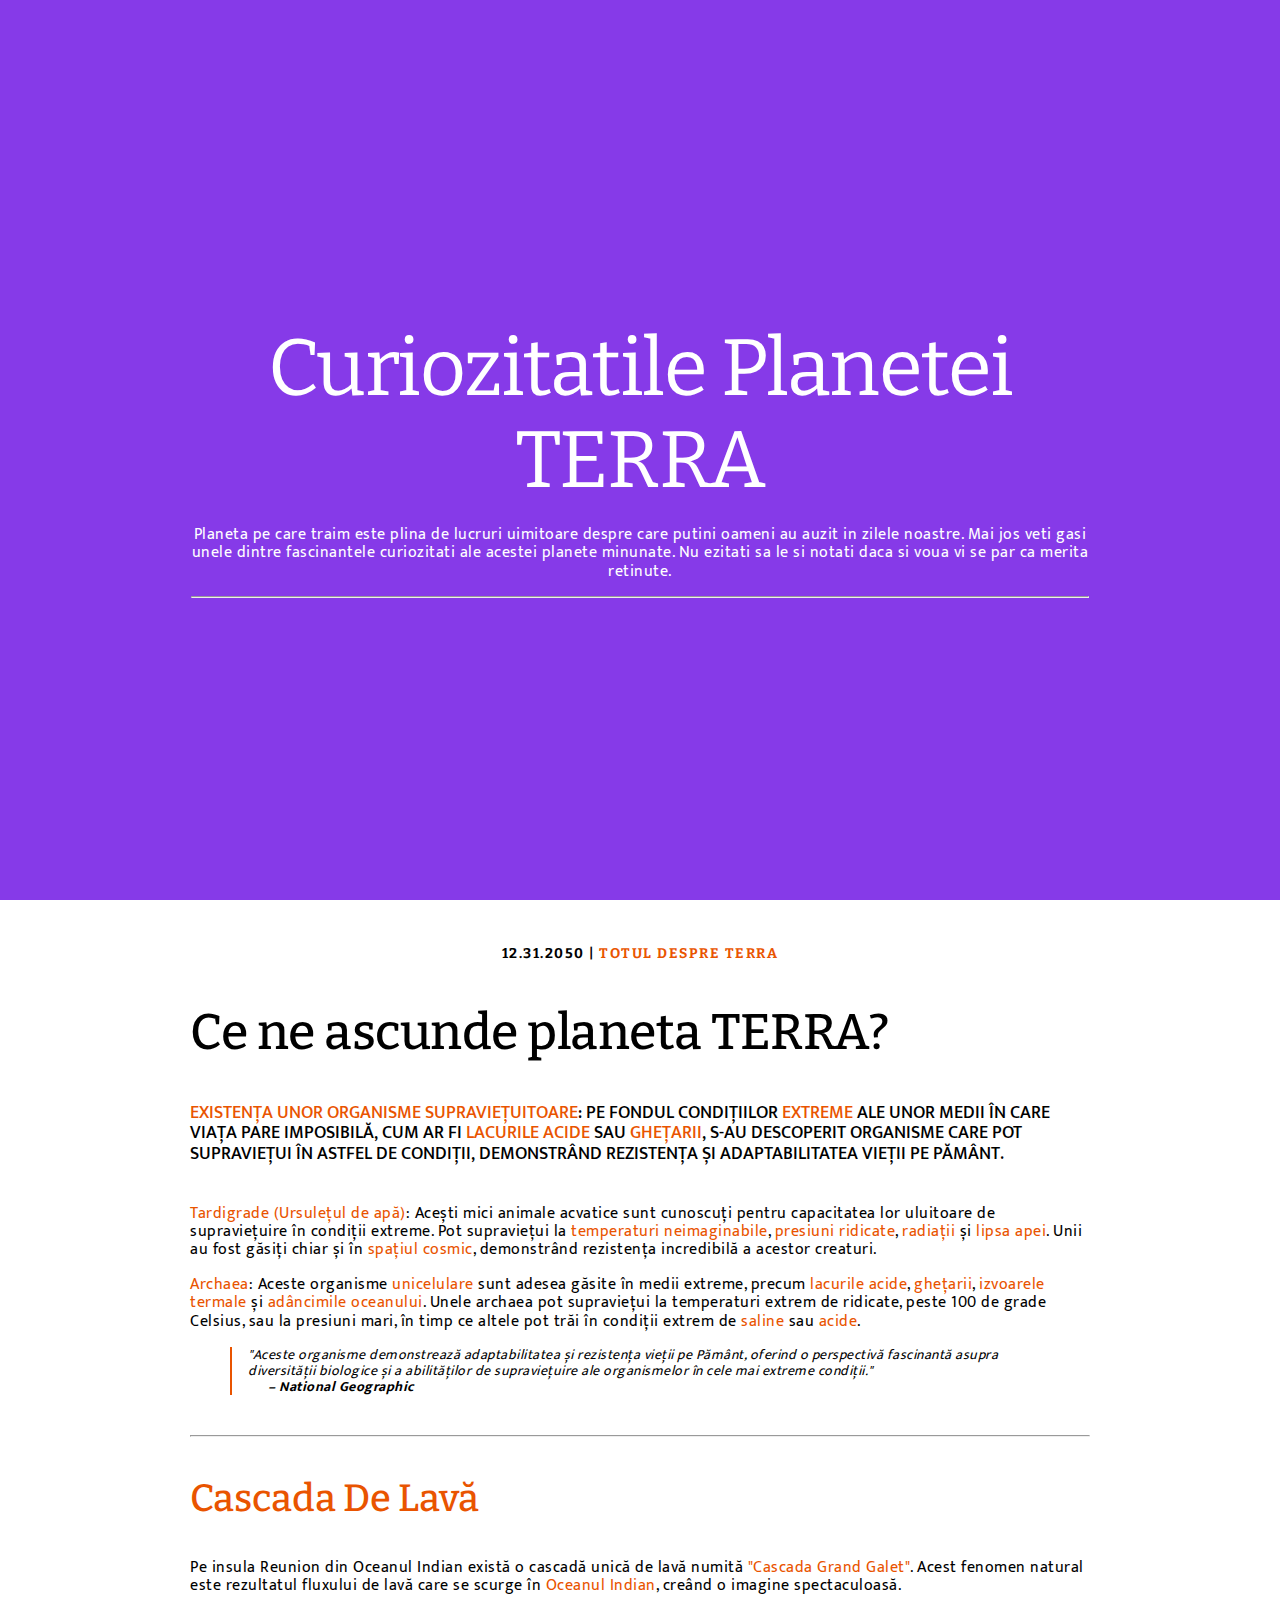
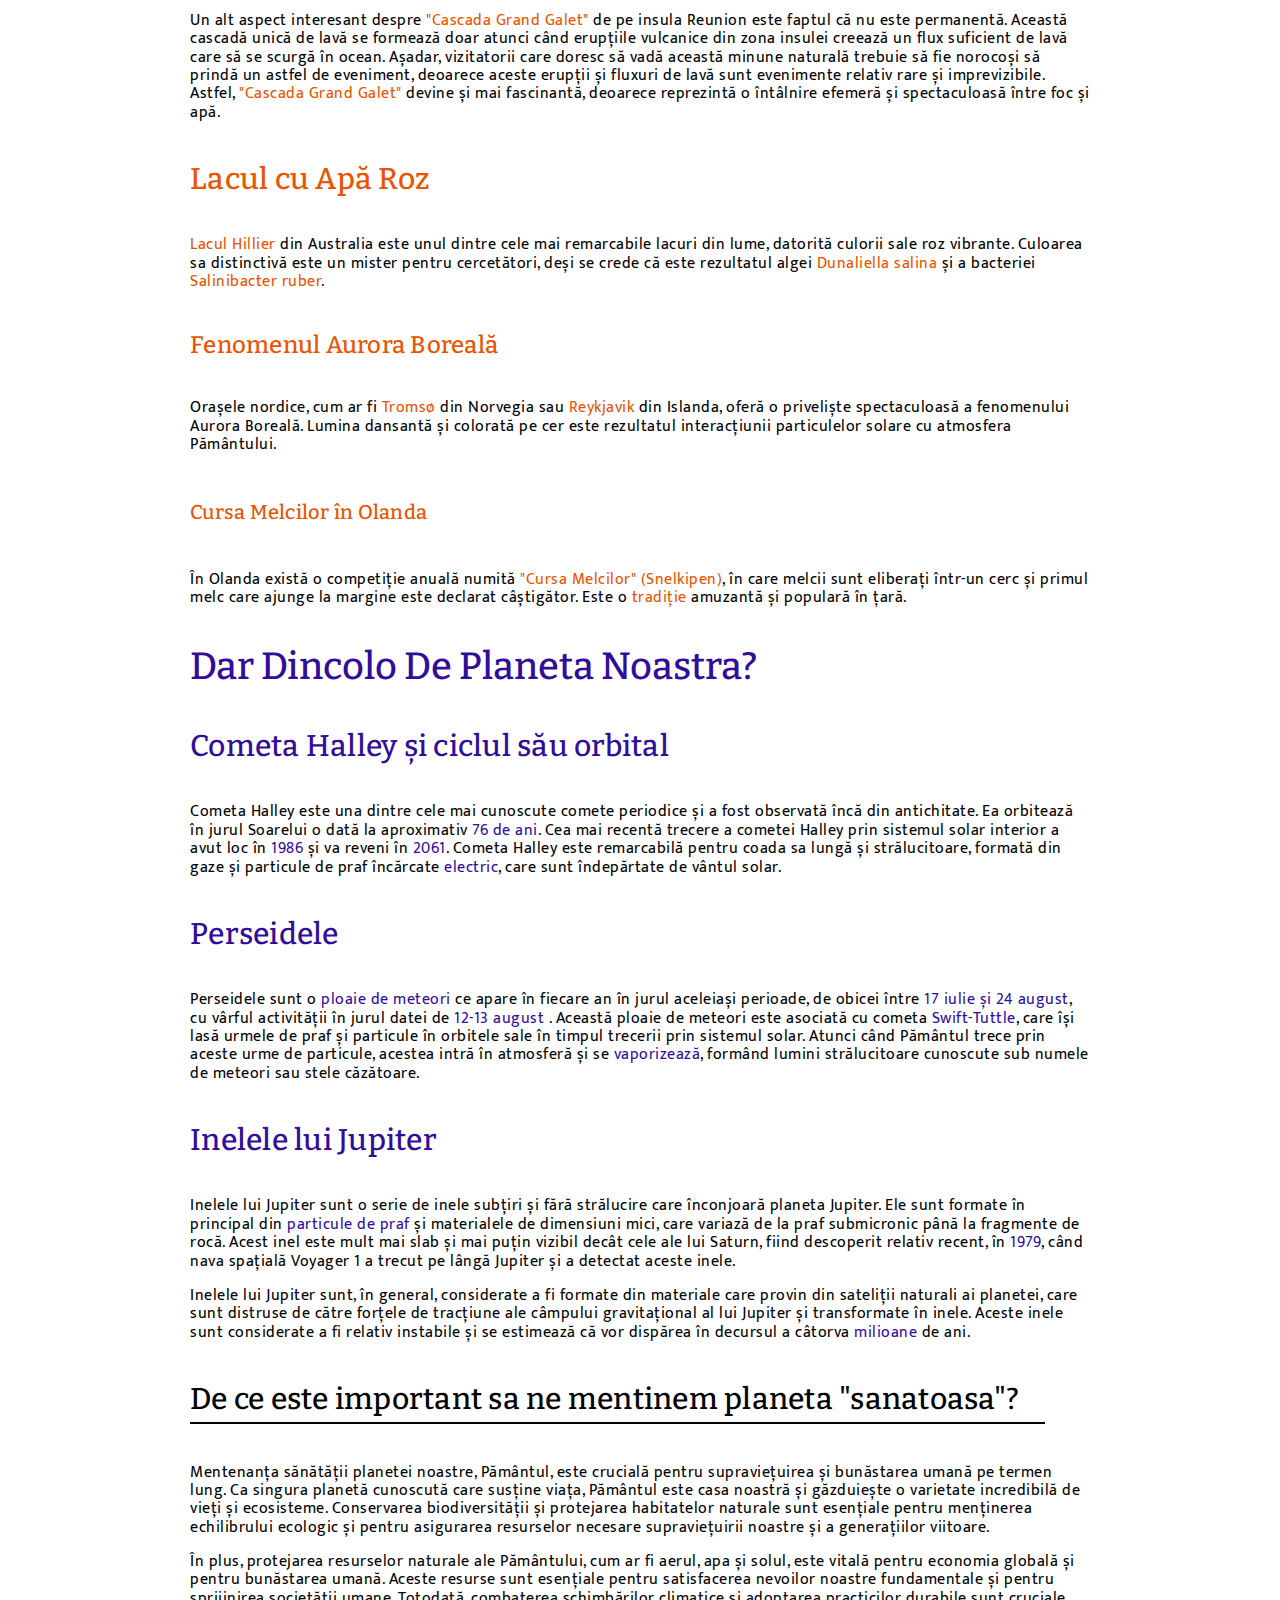
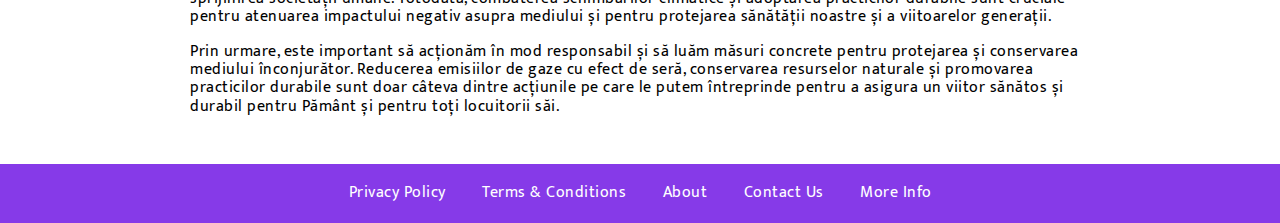
==== index.html @ a7f91fd5 "created blog post" ====
<!DOCTYPE html>
<html lang="en">
<head>
    <meta charset="UTF-8">
    <meta name="viewport" content="width=device-width, initial-scale=1.0">
    <link rel="stylesheet" href="css/index.css">
    <link rel="stylesheet" href="css/normalize.css">
    <link rel="preconnect" href="https://fonts.googleapis.com">
    <link rel="preconnect" href="https://fonts.gstatic.com" crossorigin>
    <link href="https://fonts.googleapis.com/css2?family=Bitter:ital,wght@0,100..900;1,100..900&family=Mukta:wght@200;300;400;500;600;700;800&display=swap" rel="stylesheet">
    <title>Typography Blog Post</title>
</head>
<body>
    <header>
        <h1>Curiozitatile Planetei TERRA</h1>
        <p>Planeta pe care traim este plina de lucruri uimitoare despre care putini oameni 
            au auzit in zilele noastre. Mai jos veti gasi unele dintre fascinantele curiozitati
             ale acestei planete minunate. Nu ezitati sa le si notati daca si voua vi se par ca
              merita retinute.
        </p>
        <hr>
    </header>
    <main>
        <div class="content">
            <p class="info">12.31.2050 | <span>TOTUL DESPRE TERRA</span></p>
            <h2>Ce ne ascunde planeta TERRA?</h2>
            <p class="headline">
                <span>Existența unor Organisme Supraviețuitoare</span>: 
                Pe fondul condițiilor <span>extreme</span> ale unor medii în care viața pare imposibilă, 
                cum ar fi <span>lacurile acide</span> sau <span>ghețarii</span>, s-au descoperit organisme care pot supraviețui 
                în astfel de condiții, demonstrând rezistența și adaptabilitatea vieții pe Pământ.            </p>
            <p>
                <span>Tardigrade (Ursulețul de apă)</span>: Acești mici animale acvatice sunt cunoscuți pentru 
                capacitatea lor uluitoare de supraviețuire în condiții extreme. Pot supraviețui la 
                <span>temperaturi neimaginabile</span>, <span>presiuni ridicate</span>, <span>radiații</span> și <span>lipsa apei</span>. Unii au fost găsiți 
                chiar și în <span>spațiul cosmic</span>, demonstrând rezistența incredibilă a acestor creaturi.
            </p>
            <p>
                <span>Archaea</span>: Aceste organisme <span>unicelulare</span> sunt adesea găsite în medii extreme, precum 
                <span>lacurile acide</span>, <span>ghețarii</span>, <span>izvoarele termale</span> și <span>adâncimile oceanului</span>. Unele archaea
                 pot supraviețui la temperaturi extrem de ridicate, peste 100 de grade Celsius, 
                 sau la presiuni mari, în timp ce altele pot trăi în condiții extrem de <span>saline</span> 
                 sau <span>acide</span>.
            </p>
            <blockquote class="quote">"Aceste organisme demonstrează adaptabilitatea și rezistența vieții pe Pământ, oferind o perspectivă fascinantă asupra diversității biologice și a abilităților de supraviețuire ale organismelor în cele mai extreme condiții."
                <cite>– National Geographic</cite></blockquote>
            <hr>
            <h3><span>Cascada de Lavă</span></h3>
            <p>Pe insula Reunion din Oceanul Indian există o cascadă unică de lavă numită 
                <span>"Cascada Grand Galet"</span>. Acest fenomen natural este rezultatul fluxului de lavă 
                care se scurge în <span>Oceanul Indian</span>, creând o imagine spectaculoasă.</p>
            <p>Un alt aspect interesant despre <span>"Cascada Grand Galet"</span> de pe insula Reunion este faptul 
                că nu este permanentă. Această cascadă unică de lavă se formează doar atunci când 
                erupțiile vulcanice din zona insulei creează un flux suficient de lavă care să se 
                scurgă în ocean. Așadar, vizitatorii care doresc să vadă această minune naturală 
                trebuie să fie norocoși să prindă un astfel de eveniment, deoarece aceste erupții 
                și fluxuri de lavă sunt evenimente relativ rare și imprevizibile. Astfel,
                 <span>"Cascada Grand Galet"</span> devine și mai fascinantă, deoarece reprezintă o întâlnire 
                 efemeră și spectaculoasă între foc și apă.
            </p>
            <h4><span>Lacul cu Apă Roz</span></h4>
            <p><span>Lacul Hillier</span> din Australia este unul dintre cele mai remarcabile lacuri din lume, 
                datorită culorii sale roz vibrante. Culoarea sa distinctivă este un mister pentru 
                cercetători, deși se crede că este rezultatul algei <span>Dunaliella salina</span> și a bacteriei 
                <span>Salinibacter ruber</span>.</p>
            <h5><span>Fenomenul Aurora Boreală</span></h5>
            <p>Orașele nordice, cum ar fi <span>Tromsø</span> din Norvegia sau <span>Reykjavik</span> din Islanda, oferă o 
                priveliște spectaculoasă a fenomenului Aurora Boreală. Lumina dansantă și colorată 
                pe cer este rezultatul interacțiunii particulelor solare cu atmosfera Pământului.</p>
            <h6><span>Cursa Melcilor în Olanda</span></h6>
            <p>În Olanda există o competiție anuală numită <span>"Cursa Melcilor" (Snelkipen)</span>, în care melcii
                 sunt eliberați într-un cerc și primul melc care ajunge la margine este declarat 
                 câștigător. Este o <span>tradiție</span> amuzantă și populară în țară.</p>
            <h3><span class="cosmos">Dar dincolo de planeta noastra?</span></h3>
            <h4><span class="cosmos">Cometa Halley și ciclul său orbital</span></h4>
            <p>Cometa Halley este una dintre cele mai cunoscute comete periodice și a fost observată 
                încă din antichitate. Ea orbitează în jurul Soarelui o dată la aproximativ <span class="cosmos">76 de ani</span>. 
                Cea mai recentă trecere a cometei Halley prin sistemul solar interior a avut loc în 
                <span class="cosmos">1986</span> și va reveni în <span class="cosmos">2061</span>. Cometa Halley este remarcabilă pentru coada sa lungă și 
                strălucitoare, formată din gaze și particule de praf încărcate <span class="cosmos">electric</span>, care sunt 
                îndepărtate de vântul solar.
            </p>
            <h4><span class="cosmos">Perseidele</span></h4>
            <p>Perseidele sunt o <span class="cosmos">ploaie de meteori</span> ce apare în fiecare an în jurul aceleiași perioade, 
                de obicei între <span class="cosmos">17 iulie și 24 august</span>, cu vârful activității în jurul datei de <span class="cosmos">
                    12-13
                    august
                </span>. Această ploaie de meteori este asociată cu cometa <span class="cosmos">Swift-Tuttle</span>, care își lasă
                 urmele de praf și particule în orbitele sale în timpul trecerii prin sistemul solar. 
                 Atunci când Pământul trece prin aceste urme de particule, acestea intră în atmosferă 
                 și se <span class="cosmos">vaporizează</span>, formând lumini strălucitoare cunoscute sub numele de meteori sau 
                 stele căzătoare.
            </p>
            <h4><span class="cosmos">Inelele lui Jupiter</span>
            </h4>
            <p>
                Inelele lui Jupiter sunt o serie de inele subțiri și fără strălucire care înconjoară 
                planeta Jupiter. Ele sunt formate în principal din <span class="cosmos">particule de praf</span> și materialele de 
                dimensiuni mici, care variază de la praf submicronic până la fragmente de rocă. Acest 
                inel este mult mai slab și mai puțin vizibil decât cele ale lui Saturn, fiind descoperit 
                relativ recent, în <span class="cosmos">1979</span>, când nava spațială Voyager 1 a trecut pe lângă Jupiter și a 
                detectat aceste inele.</p>
            <p>Inelele lui Jupiter sunt, în general, considerate a fi formate din materiale care provin din sateliții naturali ai planetei, care sunt distruse de către forțele de tracțiune ale câmpului gravitațional al lui Jupiter și transformate în inele. Aceste inele sunt considerate a fi relativ instabile și se estimează că vor dispărea în decursul a câtorva <span class="cosmos">milioane</span> de ani.</p>
            <h4 class="reason">De ce este important sa ne mentinem planeta "sanatoasa"?</h4>
            <p>Mentenanța sănătății planetei noastre, Pământul, este crucială pentru supraviețuirea 
                și bunăstarea umană pe termen lung. Ca singura planetă cunoscută care susține viața, 
                Pământul este casa noastră și găzduiește o varietate incredibilă de vieți și ecosisteme. 
                Conservarea biodiversității și protejarea habitatelor naturale sunt esențiale pentru 
                menținerea echilibrului ecologic și pentru asigurarea resurselor necesare supraviețuirii 
                noastre și a generațiilor viitoare.</p>
            <p>În plus, protejarea resurselor naturale ale Pământului, cum ar fi aerul, apa și solul, 
                este vitală pentru economia globală și pentru bunăstarea umană. Aceste resurse sunt 
                esențiale pentru satisfacerea nevoilor noastre fundamentale și pentru sprijinirea 
                societății umane. Totodată, combaterea schimbărilor climatice și adoptarea practicilor 
                durabile sunt cruciale pentru atenuarea impactului negativ asupra mediului și pentru 
                protejarea sănătății noastre și a viitoarelor generații.
            </p>
            <p>Prin urmare, este important să acționăm în mod responsabil și să luăm măsuri 
                concrete pentru protejarea și conservarea mediului înconjurător. Reducerea emisiilor 
                de gaze cu efect de seră, conservarea resurselor naturale și promovarea practicilor 
                durabile sunt doar câteva dintre acțiunile pe care le putem întreprinde pentru a asigura 
                un viitor sănătos și durabil pentru Pământ și pentru toți locuitorii săi.
            </p>
        </div>
    </main>
    <footer>
        <ul>
            <li><a href="#policy">Privacy Policy </a></li>
            <li><a href="#terms">Terms & Conditions </a></li>
            <li><a href="#about">About </a></li>
            <li><a href="#contact">Contact Us </a></li>
            <li><a href="#info">More Info</a></li>
        </ul>
    </footer>
</body>
</html>
---- css/index.css ----
body {
    font-family: Mukta, sans-serif;
    font-size: 16px;
    margin: 0;
    padding: 0;
    letter-spacing: 0.5px;
}

.content {
    max-width: 900px;
    margin: 0 auto;
    padding: 32px;
}

.content h3 {
    text-transform: capitalize;
}

h1, h2, h3, h4, h5, h6 {
    font-family: Bitter, sans-serif;
    font-weight: 500;
}

h1 {
    font-size: 80px;
    letter-spacing: -1.5px;
    font-weight: 400;
    margin: 0;
}

h2 {
    font-size: 50px;
    letter-spacing: -0.5px;
}

h3 {
    font-size: 38px;
    letter-spacing: 0px;
}

h4 {
    font-size: 30px;
    letter-spacing: 0.25px;
}

h5 {
    font-size: 24px;
    letter-spacing: 0.25px;
}

h6 {
    font-size: 20px;
    letter-spacing: 0.25px;
}

.info {
    text-align: center;
    text-transform: uppercase;
    font-family: Bitter, serif;
    font-weight: bold;
    font-size: 14px;
    letter-spacing: 1.5px;
}

.info span {
    color: #e95400;
}

.headline {
    font-weight: 500;
    letter-spacing: 0px;
    text-transform: uppercase;
    margin: 40px 0;
    font-size: 18px;
}

.quote {
    font-style: italic;
    font-size: 14px;
    border-left: 2px solid #e95400;
    padding-left: 16px;
}

.quote cite {
    display: block;
    font-weight: bold;
    margin-left: 20px;
}

hr {
    margin: 40px 0;
}

span {
    color: #e95400;
}

footer {
    background-color: #863ae8;
}

footer ul {
    list-style: none;
    margin: 0 auto; 
    width: 100%;
    max-width: 900px;
    text-align: center;
    padding: 20px 0;
}

footer ul li {
    display: inline;
    padding: 0 16px;
}

footer ul li a {
    text-decoration: none;
    color: white;
}

footer ul li a:hover {
    text-decoration: underline;
}

header {
    background-color: #863ae8;
    color: white;
    height: 100vh;
    text-align: center;
    display: flex;
    flex-direction: column;
    align-items: center;
    justify-content: center;
}

header h1 {
    font-size: 80px;
    width: 75%;
    max-width: 900px;
    margin: 20px 0 0 0;
}

header p {
    width: 75%;
    max-width: 900px;
    margin: 20px 0 0 0;
}

header hr {
    width: 70%;
    margin: 15px 0 0 0;
}

.cosmos {
    color: rgb(49, 13, 154);
}

.reason {
    border-bottom: 2px solid black;
    padding-bottom: 5px;
    width: 95%;
    max-width: 9000px;
}
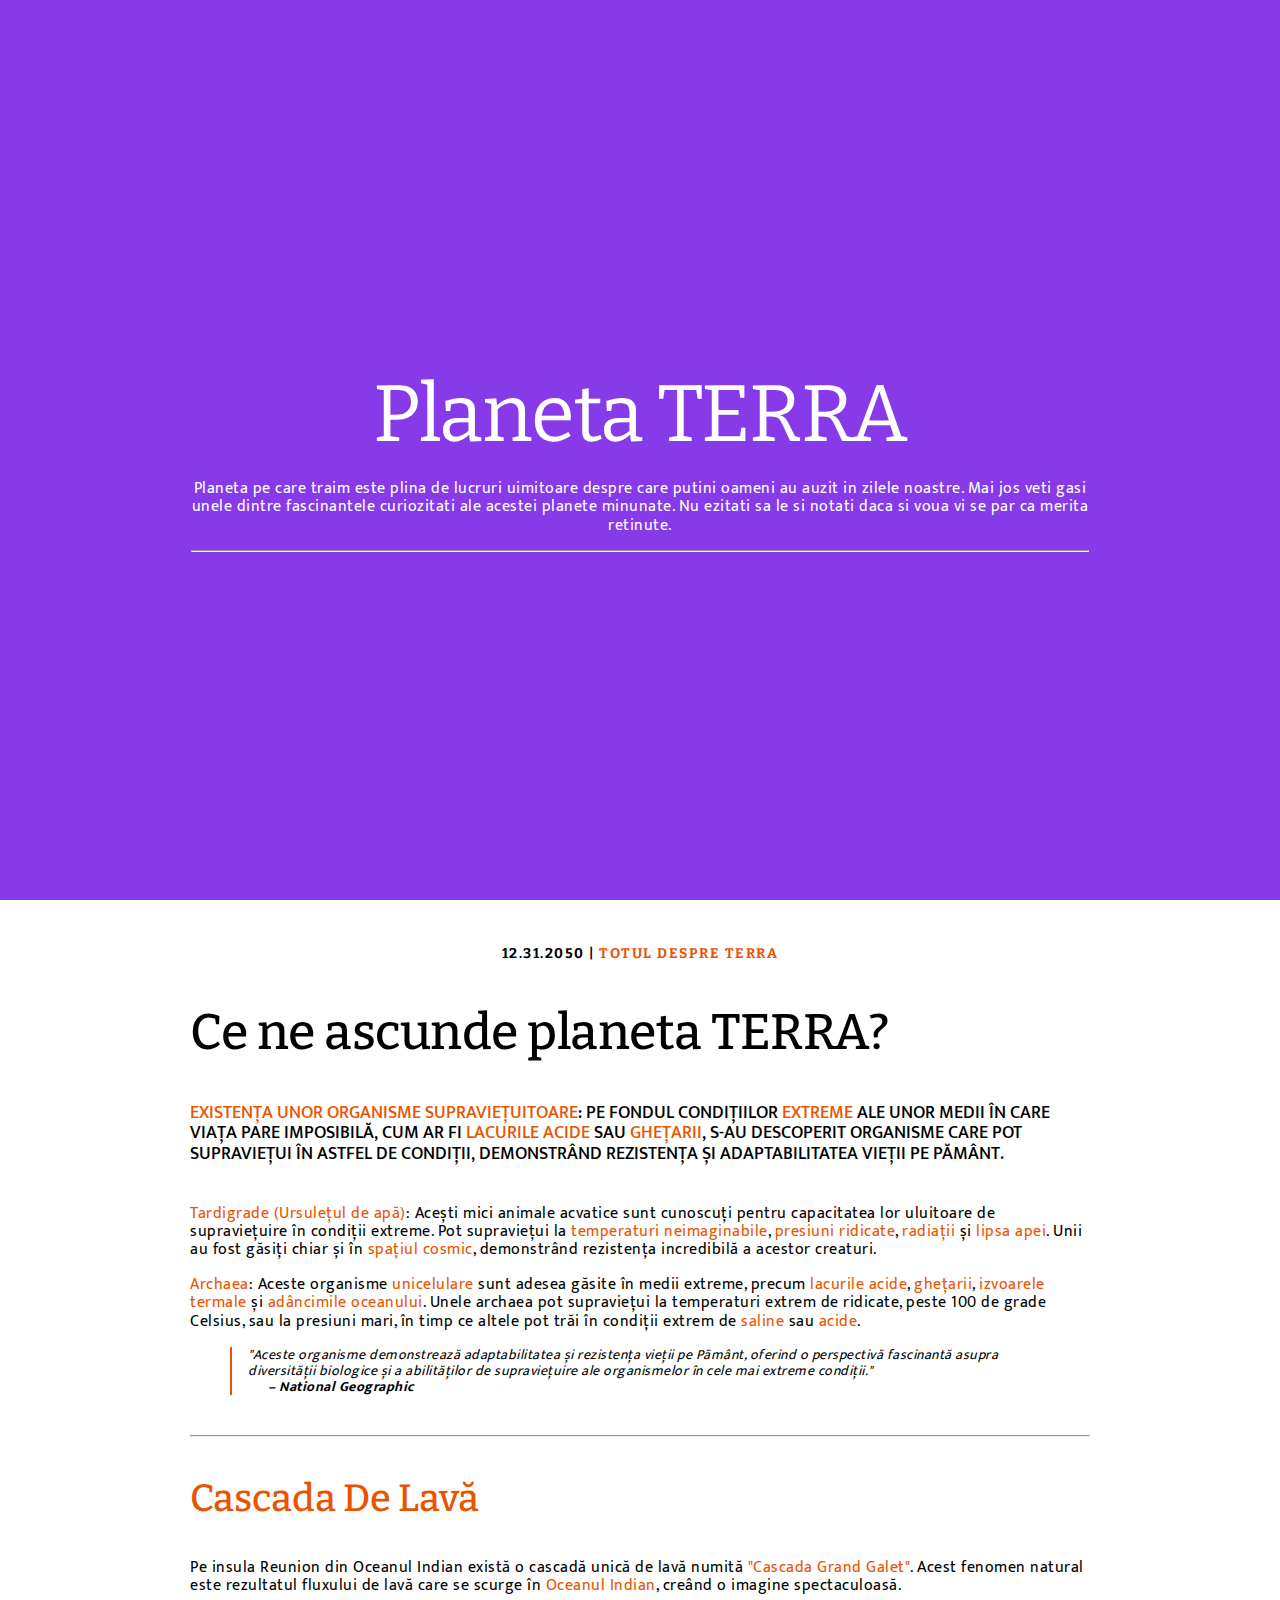
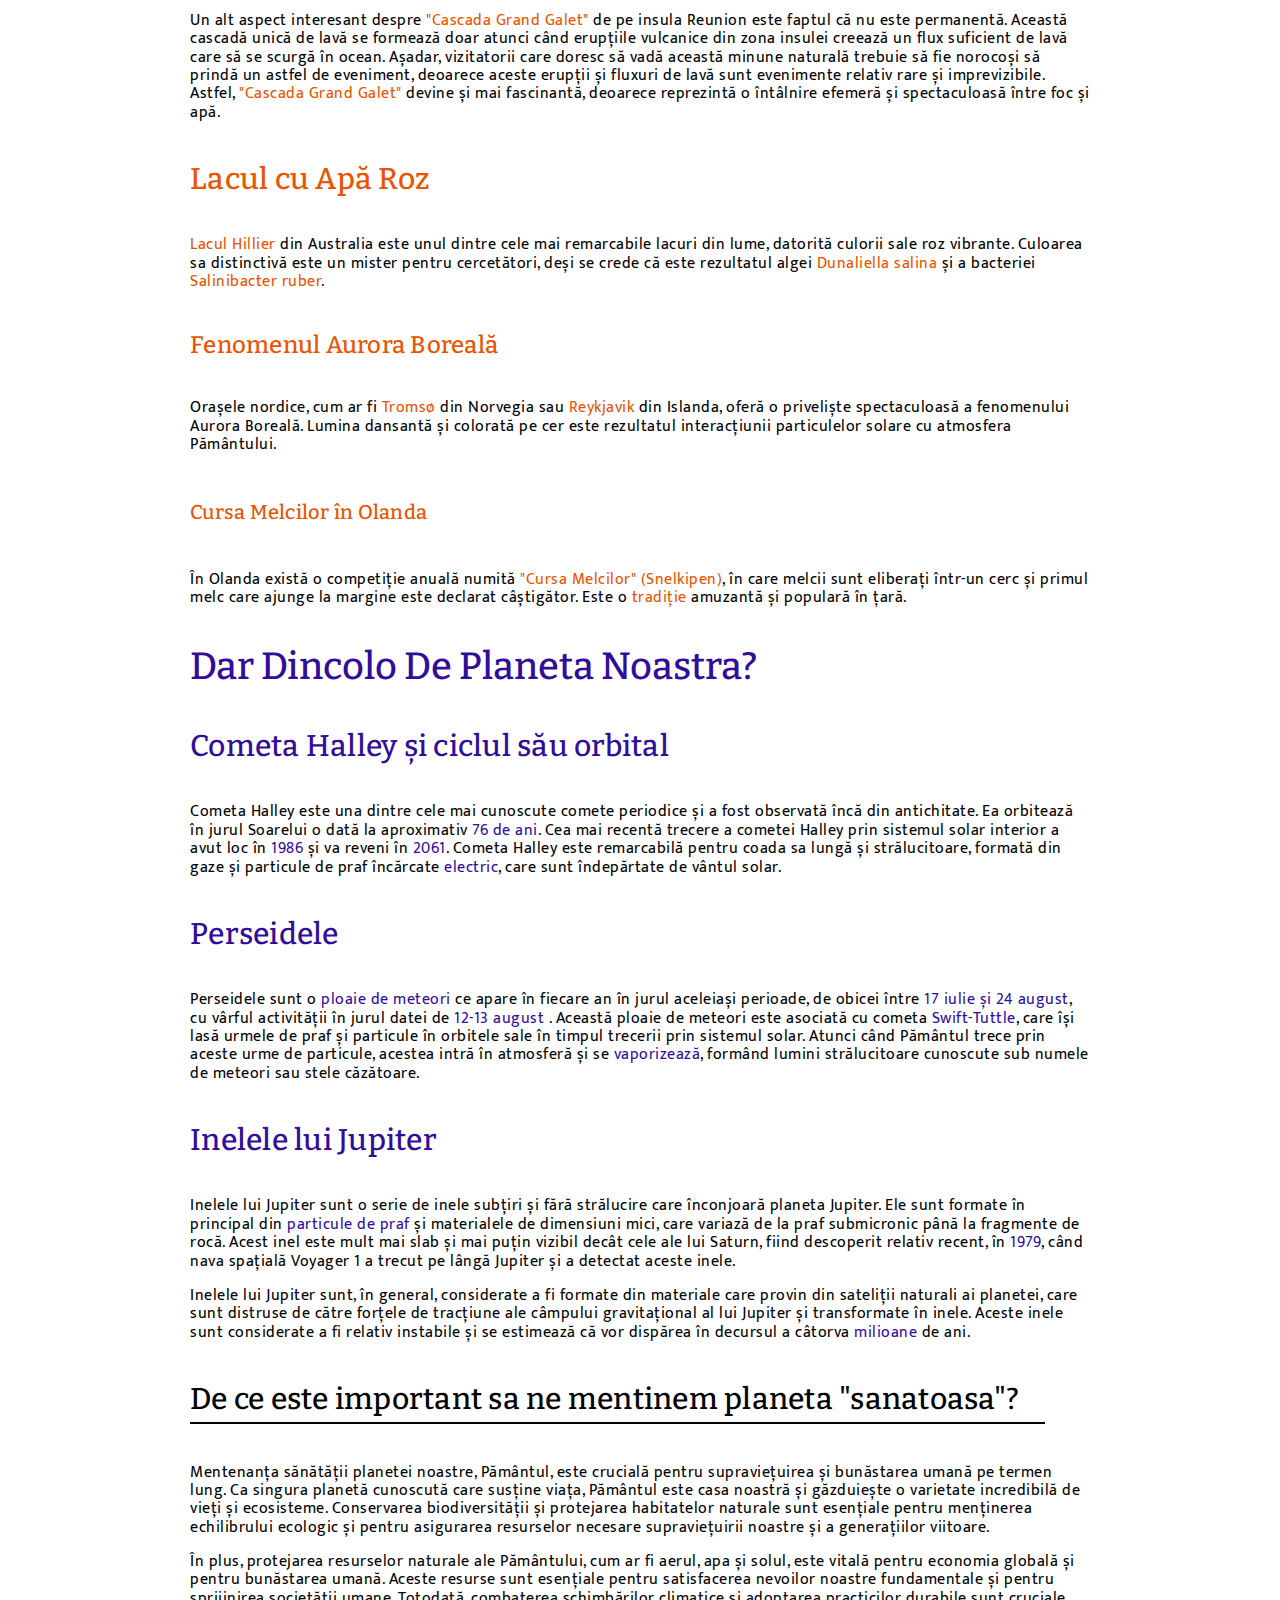
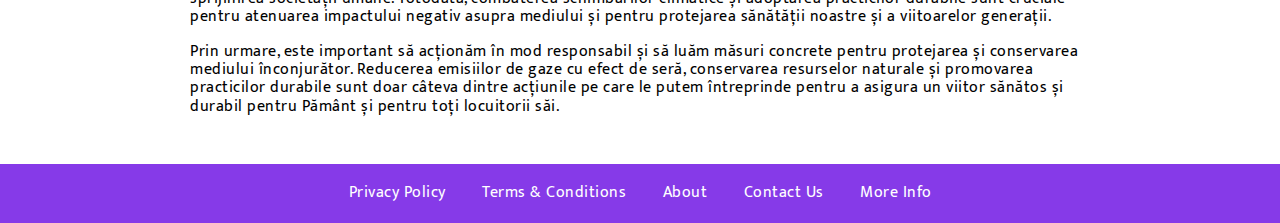
==== commit 603188bb: "corrected" ====
--- a/index.html
+++ b/index.html
@@ -12,7 +12,7 @@
 </head>
 <body>
     <header>
-        <h1>Curiozitatile Planetei TERRA</h1>
+        <h1>Planeta TERRA</h1>
         <p>Planeta pe care traim este plina de lucruri uimitoare despre care putini oameni 
             au auzit in zilele noastre. Mai jos veti gasi unele dintre fascinantele curiozitati
              ale acestei planete minunate. Nu ezitati sa le si notati daca si voua vi se par ca
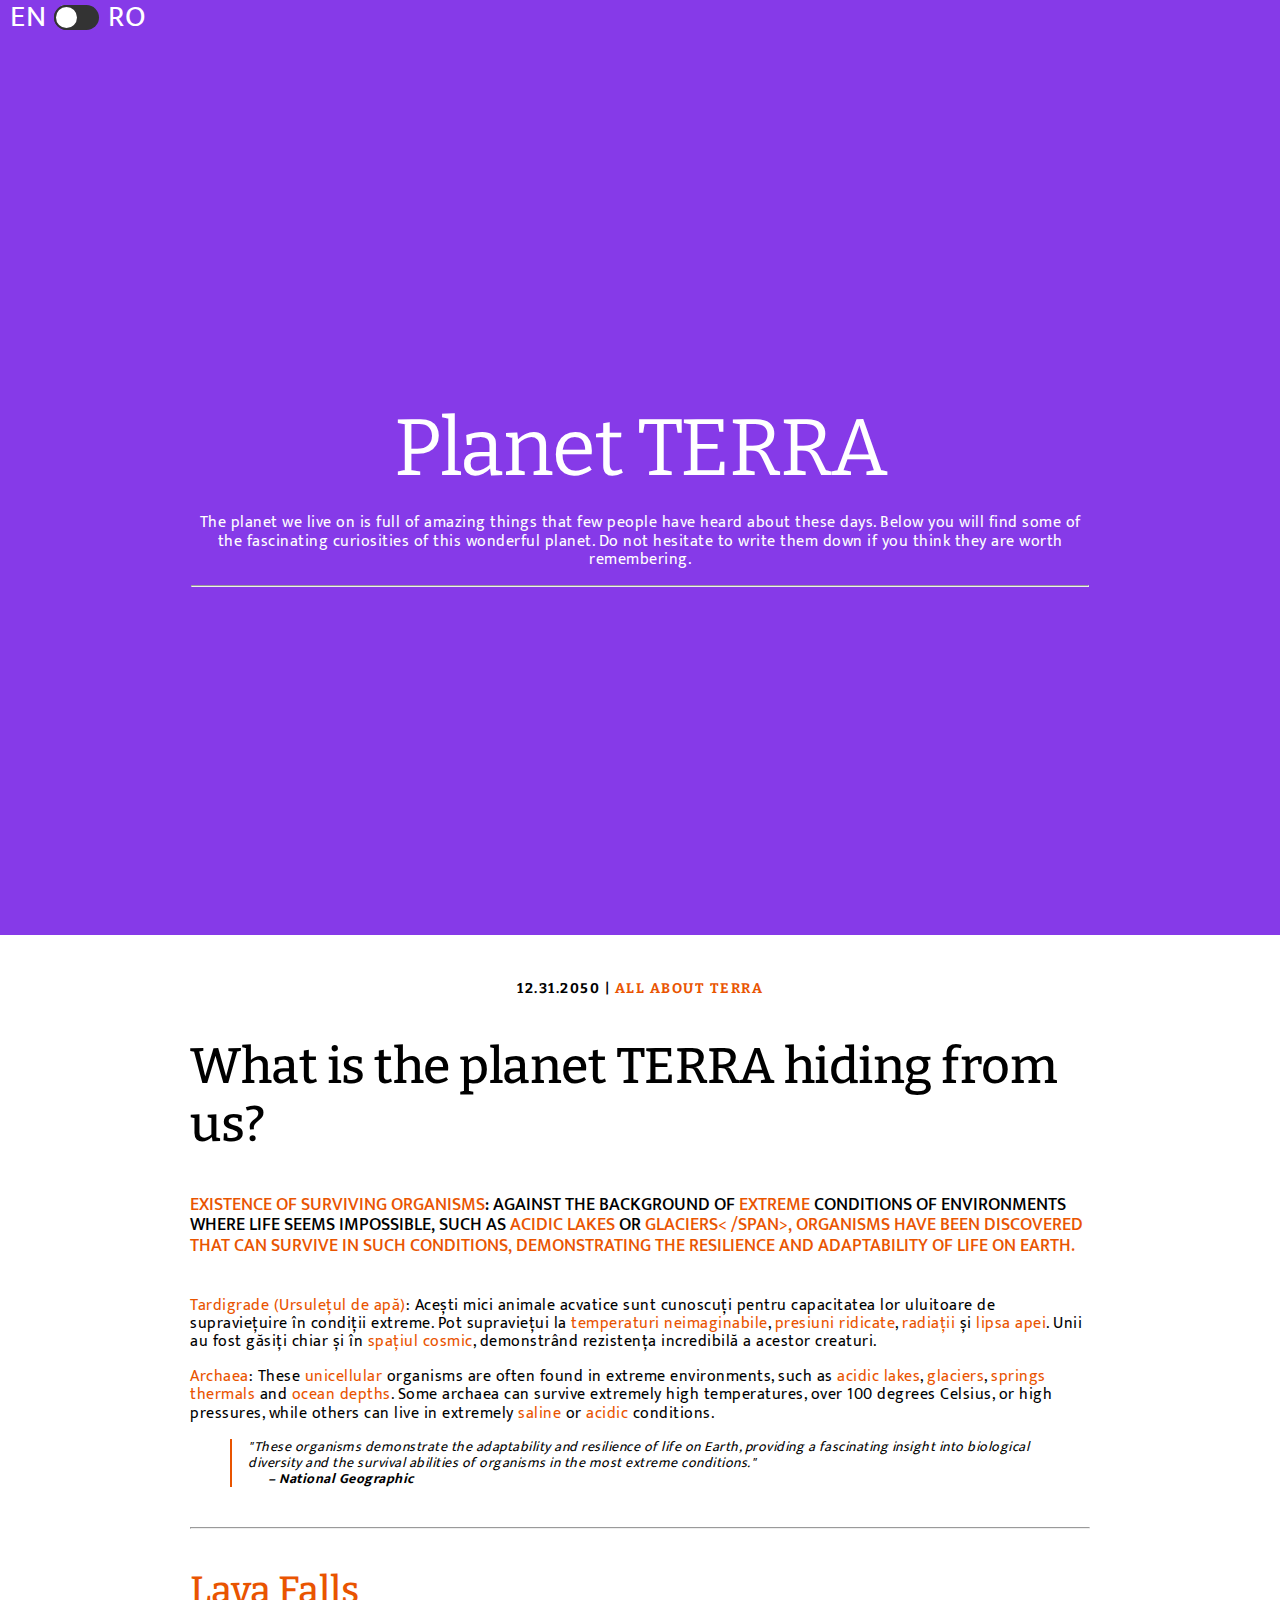
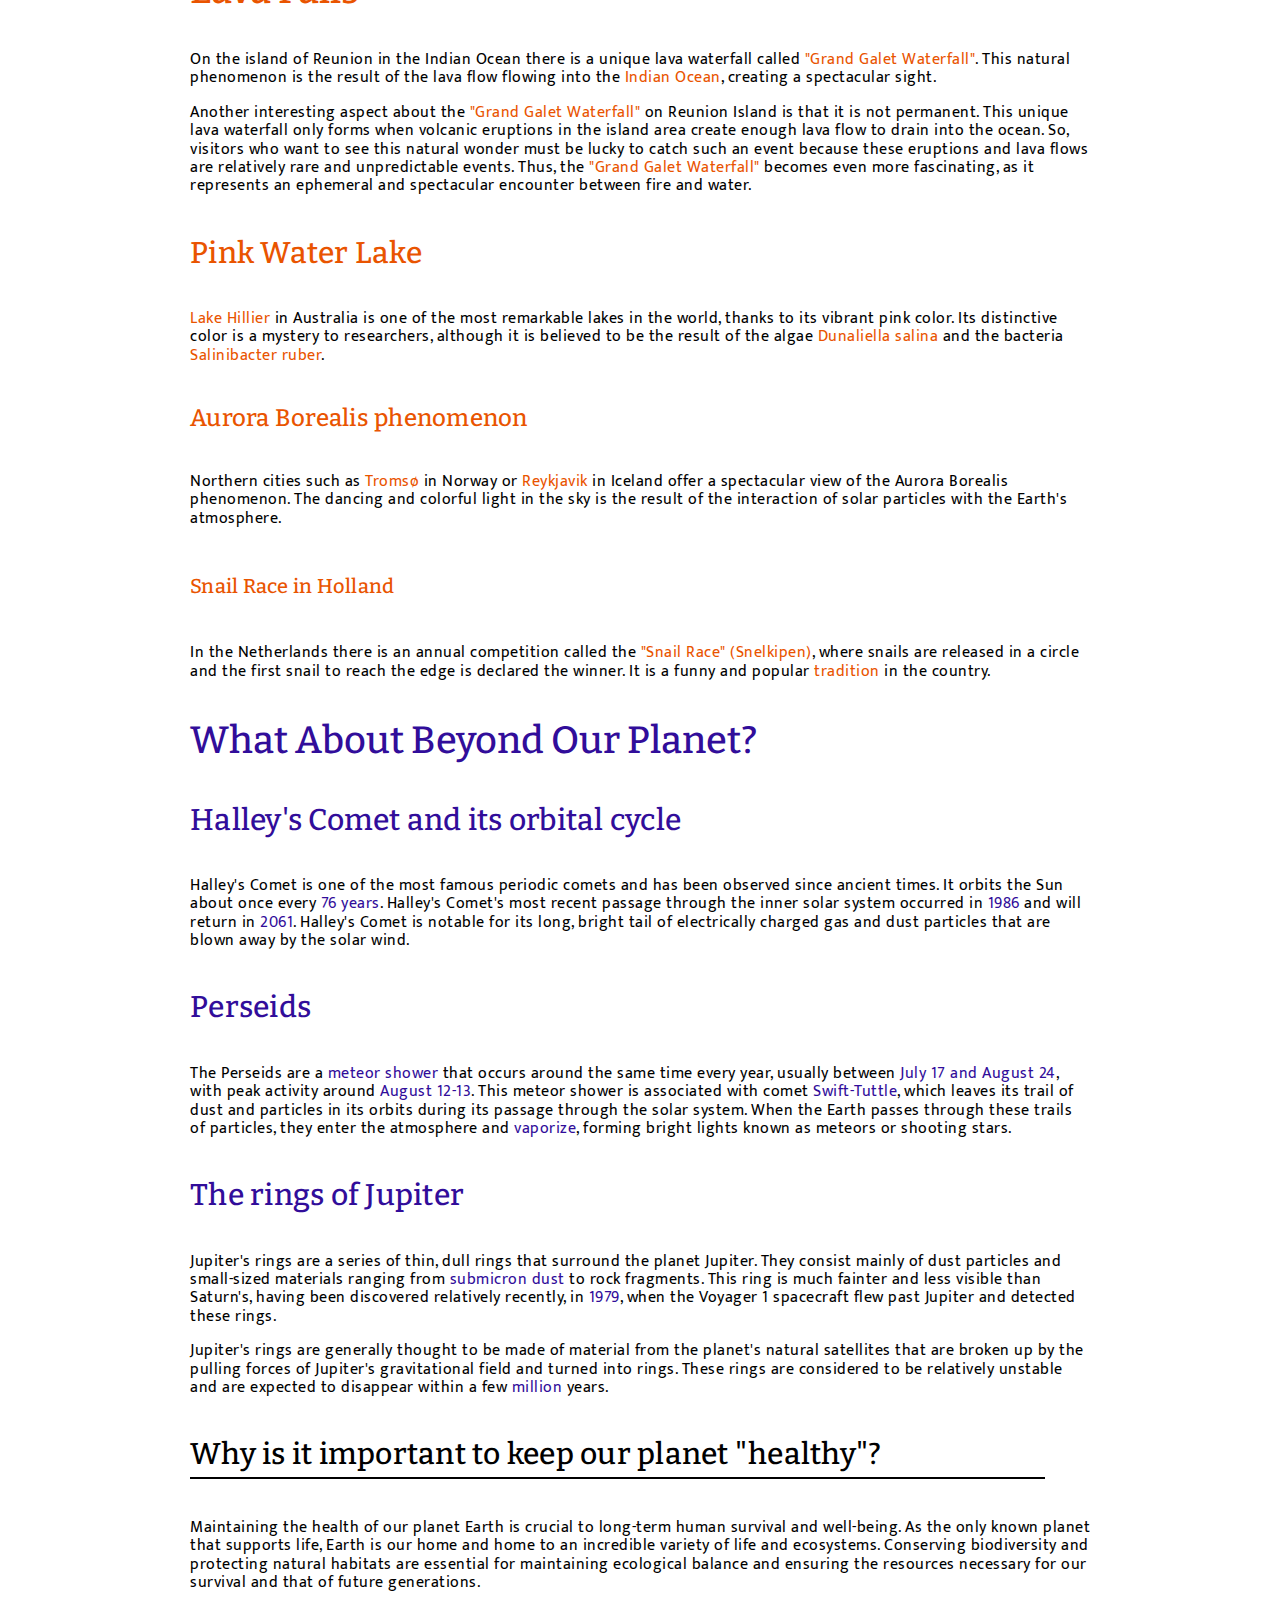
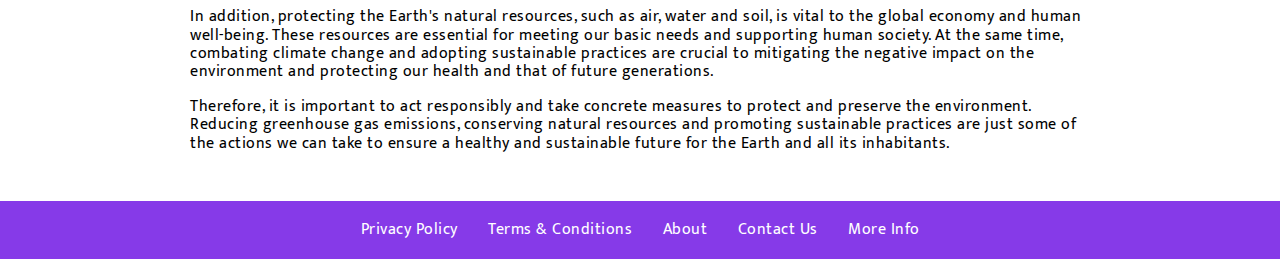
==== commit 95f94f84: "added toggle button." ====
--- a/index.html
+++ b/index.html
@@ -8,121 +8,260 @@
     <link rel="preconnect" href="https://fonts.googleapis.com">
     <link rel="preconnect" href="https://fonts.gstatic.com" crossorigin>
     <link href="https://fonts.googleapis.com/css2?family=Bitter:ital,wght@0,100..900;1,100..900&family=Mukta:wght@200;300;400;500;600;700;800&display=swap" rel="stylesheet">
+    <link
+    rel="stylesheet"
+    href="https://cdnjs.cloudflare.com/ajax/libs/animate.css/4.1.1/animate.min.css"
+  />
     <title>Typography Blog Post</title>
 </head>
 <body>
-    <header>
-        <h1>Planeta TERRA</h1>
-        <p>Planeta pe care traim este plina de lucruri uimitoare despre care putini oameni 
-            au auzit in zilele noastre. Mai jos veti gasi unele dintre fascinantele curiozitati
-             ale acestei planete minunate. Nu ezitati sa le si notati daca si voua vi se par ca
-              merita retinute.
-        </p>
-        <hr>
-    </header>
-    <main>
-        <div class="content">
-            <p class="info">12.31.2050 | <span>TOTUL DESPRE TERRA</span></p>
-            <h2>Ce ne ascunde planeta TERRA?</h2>
-            <p class="headline">
-                <span>Existența unor Organisme Supraviețuitoare</span>: 
-                Pe fondul condițiilor <span>extreme</span> ale unor medii în care viața pare imposibilă, 
-                cum ar fi <span>lacurile acide</span> sau <span>ghețarii</span>, s-au descoperit organisme care pot supraviețui 
-                în astfel de condiții, demonstrând rezistența și adaptabilitatea vieții pe Pământ.            </p>
-            <p>
-                <span>Tardigrade (Ursulețul de apă)</span>: Acești mici animale acvatice sunt cunoscuți pentru 
-                capacitatea lor uluitoare de supraviețuire în condiții extreme. Pot supraviețui la 
-                <span>temperaturi neimaginabile</span>, <span>presiuni ridicate</span>, <span>radiații</span> și <span>lipsa apei</span>. Unii au fost găsiți 
-                chiar și în <span>spațiul cosmic</span>, demonstrând rezistența incredibilă a acestor creaturi.
-            </p>
-            <p>
-                <span>Archaea</span>: Aceste organisme <span>unicelulare</span> sunt adesea găsite în medii extreme, precum 
-                <span>lacurile acide</span>, <span>ghețarii</span>, <span>izvoarele termale</span> și <span>adâncimile oceanului</span>. Unele archaea
-                 pot supraviețui la temperaturi extrem de ridicate, peste 100 de grade Celsius, 
-                 sau la presiuni mari, în timp ce altele pot trăi în condiții extrem de <span>saline</span> 
-                 sau <span>acide</span>.
-            </p>
-            <blockquote class="quote">"Aceste organisme demonstrează adaptabilitatea și rezistența vieții pe Pământ, oferind o perspectivă fascinantă asupra diversității biologice și a abilităților de supraviețuire ale organismelor în cele mai extreme condiții."
-                <cite>– National Geographic</cite></blockquote>
-            <hr>
-            <h3><span>Cascada de Lavă</span></h3>
-            <p>Pe insula Reunion din Oceanul Indian există o cascadă unică de lavă numită 
-                <span>"Cascada Grand Galet"</span>. Acest fenomen natural este rezultatul fluxului de lavă 
-                care se scurge în <span>Oceanul Indian</span>, creând o imagine spectaculoasă.</p>
-            <p>Un alt aspect interesant despre <span>"Cascada Grand Galet"</span> de pe insula Reunion este faptul 
-                că nu este permanentă. Această cascadă unică de lavă se formează doar atunci când 
-                erupțiile vulcanice din zona insulei creează un flux suficient de lavă care să se 
-                scurgă în ocean. Așadar, vizitatorii care doresc să vadă această minune naturală 
-                trebuie să fie norocoși să prindă un astfel de eveniment, deoarece aceste erupții 
-                și fluxuri de lavă sunt evenimente relativ rare și imprevizibile. Astfel,
-                 <span>"Cascada Grand Galet"</span> devine și mai fascinantă, deoarece reprezintă o întâlnire 
-                 efemeră și spectaculoasă între foc și apă.
-            </p>
-            <h4><span>Lacul cu Apă Roz</span></h4>
-            <p><span>Lacul Hillier</span> din Australia este unul dintre cele mai remarcabile lacuri din lume, 
-                datorită culorii sale roz vibrante. Culoarea sa distinctivă este un mister pentru 
-                cercetători, deși se crede că este rezultatul algei <span>Dunaliella salina</span> și a bacteriei 
-                <span>Salinibacter ruber</span>.</p>
-            <h5><span>Fenomenul Aurora Boreală</span></h5>
-            <p>Orașele nordice, cum ar fi <span>Tromsø</span> din Norvegia sau <span>Reykjavik</span> din Islanda, oferă o 
-                priveliște spectaculoasă a fenomenului Aurora Boreală. Lumina dansantă și colorată 
-                pe cer este rezultatul interacțiunii particulelor solare cu atmosfera Pământului.</p>
-            <h6><span>Cursa Melcilor în Olanda</span></h6>
-            <p>În Olanda există o competiție anuală numită <span>"Cursa Melcilor" (Snelkipen)</span>, în care melcii
-                 sunt eliberați într-un cerc și primul melc care ajunge la margine este declarat 
-                 câștigător. Este o <span>tradiție</span> amuzantă și populară în țară.</p>
-            <h3><span class="cosmos">Dar dincolo de planeta noastra?</span></h3>
-            <h4><span class="cosmos">Cometa Halley și ciclul său orbital</span></h4>
-            <p>Cometa Halley este una dintre cele mai cunoscute comete periodice și a fost observată 
-                încă din antichitate. Ea orbitează în jurul Soarelui o dată la aproximativ <span class="cosmos">76 de ani</span>. 
-                Cea mai recentă trecere a cometei Halley prin sistemul solar interior a avut loc în 
-                <span class="cosmos">1986</span> și va reveni în <span class="cosmos">2061</span>. Cometa Halley este remarcabilă pentru coada sa lungă și 
-                strălucitoare, formată din gaze și particule de praf încărcate <span class="cosmos">electric</span>, care sunt 
-                îndepărtate de vântul solar.
-            </p>
-            <h4><span class="cosmos">Perseidele</span></h4>
-            <p>Perseidele sunt o <span class="cosmos">ploaie de meteori</span> ce apare în fiecare an în jurul aceleiași perioade, 
-                de obicei între <span class="cosmos">17 iulie și 24 august</span>, cu vârful activității în jurul datei de <span class="cosmos">
-                    12-13
-                    august
-                </span>. Această ploaie de meteori este asociată cu cometa <span class="cosmos">Swift-Tuttle</span>, care își lasă
-                 urmele de praf și particule în orbitele sale în timpul trecerii prin sistemul solar. 
-                 Atunci când Pământul trece prin aceste urme de particule, acestea intră în atmosferă 
-                 și se <span class="cosmos">vaporizează</span>, formând lumini strălucitoare cunoscute sub numele de meteori sau 
-                 stele căzătoare.
-            </p>
-            <h4><span class="cosmos">Inelele lui Jupiter</span>
-            </h4>
-            <p>
-                Inelele lui Jupiter sunt o serie de inele subțiri și fără strălucire care înconjoară 
-                planeta Jupiter. Ele sunt formate în principal din <span class="cosmos">particule de praf</span> și materialele de 
-                dimensiuni mici, care variază de la praf submicronic până la fragmente de rocă. Acest 
-                inel este mult mai slab și mai puțin vizibil decât cele ale lui Saturn, fiind descoperit 
-                relativ recent, în <span class="cosmos">1979</span>, când nava spațială Voyager 1 a trecut pe lângă Jupiter și a 
-                detectat aceste inele.</p>
-            <p>Inelele lui Jupiter sunt, în general, considerate a fi formate din materiale care provin din sateliții naturali ai planetei, care sunt distruse de către forțele de tracțiune ale câmpului gravitațional al lui Jupiter și transformate în inele. Aceste inele sunt considerate a fi relativ instabile și se estimează că vor dispărea în decursul a câtorva <span class="cosmos">milioane</span> de ani.</p>
-            <h4 class="reason">De ce este important sa ne mentinem planeta "sanatoasa"?</h4>
-            <p>Mentenanța sănătății planetei noastre, Pământul, este crucială pentru supraviețuirea 
-                și bunăstarea umană pe termen lung. Ca singura planetă cunoscută care susține viața, 
-                Pământul este casa noastră și găzduiește o varietate incredibilă de vieți și ecosisteme. 
-                Conservarea biodiversității și protejarea habitatelor naturale sunt esențiale pentru 
-                menținerea echilibrului ecologic și pentru asigurarea resurselor necesare supraviețuirii 
-                noastre și a generațiilor viitoare.</p>
-            <p>În plus, protejarea resurselor naturale ale Pământului, cum ar fi aerul, apa și solul, 
-                este vitală pentru economia globală și pentru bunăstarea umană. Aceste resurse sunt 
-                esențiale pentru satisfacerea nevoilor noastre fundamentale și pentru sprijinirea 
-                societății umane. Totodată, combaterea schimbărilor climatice și adoptarea practicilor 
-                durabile sunt cruciale pentru atenuarea impactului negativ asupra mediului și pentru 
-                protejarea sănătății noastre și a viitoarelor generații.
-            </p>
-            <p>Prin urmare, este important să acționăm în mod responsabil și să luăm măsuri 
-                concrete pentru protejarea și conservarea mediului înconjurător. Reducerea emisiilor 
-                de gaze cu efect de seră, conservarea resurselor naturale și promovarea practicilor 
-                durabile sunt doar câteva dintre acțiunile pe care le putem întreprinde pentru a asigura 
-                un viitor sănătos și durabil pentru Pământ și pentru toți locuitorii săi.
-            </p>
+    <div class="general">
+            <span class="english">EN</span>
+            <input type="checkbox" class="check">
+            <span class="romanian">RO</span>
+        <div class="container content contentRomanian">
+            <div class="hero">
+                <h1>Planeta TERRA</h1>
+                <p>Planeta pe care traim este plina de lucruri uimitoare despre care putini oameni
+                    au auzit in zilele noastre. Mai jos veti gasi unele dintre fascinantele curiozitati
+                    ale acestei planete minunate. Nu ezitati sa le si notati daca si voua vi se par ca
+                    merita retinute.
+                </p>
+                <hr>
+            </div>
+            <div class="topic">
+                <p class="info">12.31.2050 | <span>TOTUL DESPRE TERRA</span></p>
+                <h2>Ce ne ascunde planeta TERRA?</h2>
+                <p class="headline">
+                    <span>Existența unor Organisme Supraviețuitoare</span>:
+                    Pe fondul condițiilor <span>extreme</span> ale unor medii în care viața pare imposibilă,
+                    cum ar fi <span>lacurile acide</span> sau <span>ghețarii</span>, s-au descoperit organisme care pot supraviețui
+                    în astfel de condiții, demonstrând rezistența și adaptabilitatea vieții pe Pământ.            </p>
+                <p>
+                    <span>Tardigrade (Ursulețul de apă)</span>: Acești mici animale acvatice sunt cunoscuți pentru
+                    capacitatea lor uluitoare de supraviețuire în condiții extreme. Pot supraviețui la
+                    <span>temperaturi neimaginabile</span>, <span>presiuni ridicate</span>, <span>radiații</span> și <span>lipsa apei</span>. Unii au fost găsiți
+                    chiar și în <span>spațiul cosmic</span>, demonstrând rezistența incredibilă a acestor creaturi.
+                </p>
+                <p>
+                    <span>Archaea</span>: Aceste organisme <span>unicelulare</span> sunt adesea găsite în medii extreme, precum
+                    <span>lacurile acide</span>, <span>ghețarii</span>, <span>izvoarele termale</span> și <span>adâncimile oceanului</span>. Unele archaea
+                    pot supraviețui la temperaturi extrem de ridicate, peste 100 de grade Celsius,
+                    sau la presiuni mari, în timp ce altele pot trăi în condiții extrem de <span>saline</span>
+                    sau <span>acide</span>.
+                </p>
+                <blockquote class="quote">"Aceste organisme demonstrează adaptabilitatea și rezistența vieții pe Pământ, oferind o perspectivă fascinantă asupra diversității biologice și a abilităților de supraviețuire ale organismelor în cele mai extreme condiții."
+                    <cite>– National Geographic</cite></blockquote>
+                <hr>
+                <h3><span>Cascada de Lavă</span></h3>
+                <p>Pe insula Reunion din Oceanul Indian există o cascadă unică de lavă numită
+                    <span>"Cascada Grand Galet"</span>. Acest fenomen natural este rezultatul fluxului de lavă
+                    care se scurge în <span>Oceanul Indian</span>, creând o imagine spectaculoasă.</p>
+                <p>Un alt aspect interesant despre <span>"Cascada Grand Galet"</span> de pe insula Reunion este faptul
+                    că nu este permanentă. Această cascadă unică de lavă se formează doar atunci când
+                    erupțiile vulcanice din zona insulei creează un flux suficient de lavă care să se
+                    scurgă în ocean. Așadar, vizitatorii care doresc să vadă această minune naturală
+                    trebuie să fie norocoși să prindă un astfel de eveniment, deoarece aceste erupții
+                    și fluxuri de lavă sunt evenimente relativ rare și imprevizibile. Astfel,
+                     <span>"Cascada Grand Galet"</span> devine și mai fascinantă, deoarece reprezintă o întâlnire
+                     efemeră și spectaculoasă între foc și apă.
+                </p>
+                <h4><span>Lacul cu Apă Roz</span></h4>
+                <p><span>Lacul Hillier</span> din Australia este unul dintre cele mai remarcabile lacuri din lume,
+                    datorită culorii sale roz vibrante. Culoarea sa distinctivă este un mister pentru
+                    cercetători, deși se crede că este rezultatul algei <span>Dunaliella salina</span> și a bacteriei
+                    <span>Salinibacter ruber</span>.</p>
+                <h5><span>Fenomenul Aurora Boreală</span></h5>
+                <p>Orașele nordice, cum ar fi <span>Tromsø</span> din Norvegia sau <span>Reykjavik</span> din Islanda, oferă o
+                    priveliște spectaculoasă a fenomenului Aurora Boreală. Lumina dansantă și colorată
+                    pe cer este rezultatul interacțiunii particulelor solare cu atmosfera Pământului.</p>
+                <h6><span>Cursa Melcilor în Olanda</span></h6>
+                <p>În Olanda există o competiție anuală numită <span>"Cursa Melcilor" (Snelkipen)</span>, în care melcii
+                     sunt eliberați într-un cerc și primul melc care ajunge la margine este declarat
+                     câștigător. Este o <span>tradiție</span> amuzantă și populară în țară.</p>
+                <h3><span class="cosmos">Dar dincolo de planeta noastra?</span></h3>
+                <h4><span class="cosmos">Cometa Halley și ciclul său orbital</span></h4>
+                <p>Cometa Halley este una dintre cele mai cunoscute comete periodice și a fost observată
+                    încă din antichitate. Ea orbitează în jurul Soarelui o dată la aproximativ <span class="cosmos">76 de ani</span>.
+                    Cea mai recentă trecere a cometei Halley prin sistemul solar interior a avut loc în
+                    <span class="cosmos">1986</span> și va reveni în <span class="cosmos">2061</span>. Cometa Halley este remarcabilă pentru coada sa lungă și
+                    strălucitoare, formată din gaze și particule de praf încărcate <span class="cosmos">electric</span>, care sunt
+                    îndepărtate de vântul solar.
+                </p>
+                <h4><span class="cosmos">Perseidele</span></h4>
+                <p>Perseidele sunt o <span class="cosmos">ploaie de meteori</span> ce apare în fiecare an în jurul aceleiași perioade,
+                    de obicei între <span class="cosmos">17 iulie și 24 august</span>, cu vârful activității în jurul datei de <span class="cosmos">
+                        12-13
+                        august
+                    </span>. Această ploaie de meteori este asociată cu cometa <span class="cosmos">Swift-Tuttle</span>, care își lasă
+                     urmele de praf și particule în orbitele sale în timpul trecerii prin sistemul solar.
+                     Atunci când Pământul trece prin aceste urme de particule, acestea intră în atmosferă
+                     și se <span class="cosmos">vaporizează</span>, formând lumini strălucitoare cunoscute sub numele de meteori sau
+                     stele căzătoare.
+                </p>
+                <h4><span class="cosmos">Inelele lui Jupiter</span>
+                </h4>
+                <p>
+                    Inelele lui Jupiter sunt o serie de inele subțiri și fără strălucire care înconjoară
+                    planeta Jupiter. Ele sunt formate în principal din <span class="cosmos">particule de praf</span> și materialele de
+                    dimensiuni mici, care variază de la praf submicronic până la fragmente de rocă. Acest
+                    inel este mult mai slab și mai puțin vizibil decât cele ale lui Saturn, fiind descoperit
+                    relativ recent, în <span class="cosmos">1979</span>, când nava spațială Voyager 1 a trecut pe lângă Jupiter și a
+                    detectat aceste inele.</p>
+                <p>Inelele lui Jupiter sunt, în general, considerate a fi formate din materiale care provin din sateliții naturali ai planetei, care sunt distruse de către forțele de tracțiune ale câmpului gravitațional al lui Jupiter și transformate în inele. Aceste inele sunt considerate a fi relativ instabile și se estimează că vor dispărea în decursul a câtorva <span class="cosmos">milioane</span> de ani.</p>
+                <h4 class="reason">De ce este important sa ne mentinem planeta "sanatoasa"?</h4>
+                <p>Mentenanța sănătății planetei noastre, Pământul, este crucială pentru supraviețuirea
+                    și bunăstarea umană pe termen lung. Ca singura planetă cunoscută care susține viața,
+                    Pământul este casa noastră și găzduiește o varietate incredibilă de vieți și ecosisteme.
+                    Conservarea biodiversității și protejarea habitatelor naturale sunt esențiale pentru
+                    menținerea echilibrului ecologic și pentru asigurarea resurselor necesare supraviețuirii
+                    noastre și a generațiilor viitoare.</p>
+                <p>În plus, protejarea resurselor naturale ale Pământului, cum ar fi aerul, apa și solul,
+                    este vitală pentru economia globală și pentru bunăstarea umană. Aceste resurse sunt
+                    esențiale pentru satisfacerea nevoilor noastre fundamentale și pentru sprijinirea
+                    societății umane. Totodată, combaterea schimbărilor climatice și adoptarea practicilor
+                    durabile sunt cruciale pentru atenuarea impactului negativ asupra mediului și pentru
+                    protejarea sănătății noastre și a viitoarelor generații.
+                </p>
+                <p>Prin urmare, este important să acționăm în mod responsabil și să luăm măsuri
+                    concrete pentru protejarea și conservarea mediului înconjurător. Reducerea emisiilor
+                    de gaze cu efect de seră, conservarea resurselor naturale și promovarea practicilor
+                    durabile sunt doar câteva dintre acțiunile pe care le putem întreprinde pentru a asigura
+                    un viitor sănătos și durabil pentru Pământ și pentru toți locuitorii săi.
+                </p>
+            </div>
         </div>
-    </main>
+        <div class="container content contentEnglish">
+            <div class="hero">
+                <h1>Planet TERRA</h1>
+                <p>
+                    The planet we live on is full of amazing things that few people have heard about these days.
+                    Below you will find some of the fascinating curiosities of this wonderful planet. Do not hesitate to
+                     write them down if you think they are worth remembering.
+                </p>
+                <hr>
+            </div>
+            <div class="topic">
+                <p class="info">12.31.2050 | <span>ALL ABOUT TERRA</span></p>
+                <h2>What is the planet TERRA hiding from us?</h2>
+                <p class="headline">
+                    <span>Existence of Surviving Organisms</span>: Against the background of
+                    <span>extreme</span> conditions of environments where life seems impossible, such as
+                    <span>acidic lakes</span> or <span>glaciers< /span>, organisms have been discovered that can
+                    survive in such conditions, demonstrating the resilience and adaptability of life on Earth.
+                </p>
+                <p>
+                    <span>Tardigrade (Ursulețul de apă)</span>: Acești mici animale acvatice sunt cunoscuți pentru
+                    capacitatea lor uluitoare de supraviețuire în condiții extreme. Pot supraviețui la
+                    <span>temperaturi neimaginabile</span>, <span>presiuni ridicate</span>, <span>radiații</span> și <span>lipsa apei</span>. Unii au fost găsiți
+                    chiar și în <span>spațiul cosmic</span>, demonstrând rezistența incredibilă a acestor creaturi.
+                </p>
+                <p>
+                    <span>Archaea</span>: These <span>unicellular</span> organisms are often found in extreme environments,
+                    such as <span>acidic lakes</span>, <span>glaciers</span>, <span>springs thermals</span> and
+                    <span>ocean depths</span>. Some archaea can survive extremely high temperatures, over 100 degrees
+                    Celsius, or high pressures, while others can live in extremely <span>saline</span> or <span>acidic</span>
+                    conditions.
+                </p>
+                <blockquote class="quote">"These organisms demonstrate the adaptability and resilience of life on Earth,
+                    providing a fascinating insight into biological diversity and the survival abilities of organisms in
+                     the most extreme conditions."
+                    <cite>– National Geographic</cite></blockquote>
+                <hr>
+                <h3><span>Lava Falls</span></h3>
+                <p>
+                    On the island of Reunion in the Indian Ocean there is a unique lava waterfall called
+                    <span>"Grand Galet Waterfall"</span>. This natural phenomenon is the result of the lava flow
+                    flowing into the <span>Indian Ocean</span>, creating a spectacular sight.
+                </p>
+                <p>
+                    Another interesting aspect about the <span>"Grand Galet Waterfall"</span> on Reunion Island is that
+                    it is not permanent. This unique lava waterfall only forms when volcanic eruptions in the island area
+                    create enough lava flow to drain into the ocean. So, visitors who want to see this natural wonder
+                    must be lucky to catch such an event because these eruptions and lava flows are relatively rare and
+                    unpredictable events. Thus, the <span>"Grand Galet Waterfall"</span> becomes even more fascinating,
+                    as it represents an ephemeral and spectacular encounter between fire and water.
+                </p>
+                <h4><span>Pink Water Lake</span></h4>
+                <p>
+                    <span>Lake Hillier</span> in Australia is one of the most remarkable lakes in the world, thanks
+                    to its vibrant pink color. Its distinctive color is a mystery to researchers, although it is believed
+                    to be the result of the algae <span>Dunaliella salina</span> and the bacteria <span>Salinibacter ruber</span>.
+                </p>
+                <h5><span>Aurora Borealis phenomenon</span></h5>
+                <p>
+                    Northern cities such as <span>Tromsø</span> in Norway or <span>Reykjavik</span> in Iceland offer a
+                    spectacular view of the Aurora Borealis phenomenon. The dancing and colorful light in the sky is
+                    the result of the interaction of solar particles with the Earth's atmosphere.
+                </p>
+                <h6><span>Snail Race in Holland</span></h6>
+                <p>
+                    In the Netherlands there is an annual competition called the <span>"Snail Race" (Snelkipen)</span>,
+                    where snails are released in a circle and the first snail to reach the edge is declared the winner.
+                    It is a funny and popular <span>tradition</span> in the country.
+                </p>
+                <h3><span class="cosmos">What about beyond our planet?</span></h3>
+                <h4><span class="cosmos">Halley's Comet and its orbital cycle</span></h4>
+                <p>
+                    Halley's Comet is one of the most famous periodic comets and has been observed since
+                    ancient times. It orbits the Sun about once every <span class="cosmos">76 years</span>.
+                    Halley's Comet's most recent passage through the inner solar system occurred
+                    in <span class="cosmos">1986</span> and will return in <span class="cosmos">2061</span>.
+                    Halley's Comet is notable for its long, bright tail of electrically charged gas and dust
+                    particles that are blown away by the solar wind.
+                </p>
+                <h4><span class="cosmos">Perseids</span></h4>
+                <p>
+                    The Perseids are a <span class="cosmos">meteor shower</span> that occurs around the
+                    same time every year, usually between <span class="cosmos">July 17 and August 24</span>,
+                    with peak activity around <span class="cosmos">August 12-13</span>. This meteor shower
+                    is associated with comet <span class="cosmos">Swift-Tuttle</span>, which leaves its
+                    trail of dust and particles in its orbits during its passage through the solar system.
+                    When the Earth passes through these trails of particles, they enter the atmosphere
+                    and <span class="cosmos">vaporize</span>, forming bright lights known as meteors or
+                    shooting stars.
+                </p>
+                <h4><span class="cosmos">The rings of Jupiter</span>
+                </h4>
+                <p>
+                    Jupiter's rings are a series of thin, dull rings that surround the planet Jupiter.
+                    They consist mainly of dust particles and small-sized materials ranging from <span class="cosmos">
+                    submicron dust</span> to rock fragments. This ring is much fainter and less visible than Saturn's,
+                    having been discovered relatively recently, in <span class="cosmos">1979</span>, when the Voyager 1
+                    spacecraft flew past Jupiter and detected these rings.
+                </p>
+                <p>
+                    Jupiter's rings are generally thought to be made of material from the planet's natural
+                    satellites that are broken up by the pulling forces of Jupiter's gravitational field
+                    and turned into rings. These rings are considered to be relatively unstable and are
+                    expected to disappear within a few <span class="cosmos">million</span> years.
+                </p>
+                <h4 class="reason">Why is it important to keep our planet "healthy"?</h4>
+                <p>
+                    Maintaining the health of our planet Earth is crucial to long-term human survival and
+                    well-being. As the only known planet that supports life, Earth is our home and home
+                    to an incredible variety of life and ecosystems. Conserving biodiversity and protecting
+                    natural habitats are essential for maintaining ecological balance and ensuring the
+                    resources necessary for our survival and that of future generations.
+                </p>
+                <p>
+                    In addition, protecting the Earth's natural resources, such as air, water and soil,
+                    is vital to the global economy and human well-being. These resources are essential
+                    for meeting our basic needs and supporting human society. At the same time, combating
+                    climate change and adopting sustainable practices are crucial to mitigating the
+                    negative impact on the environment and protecting our health and that of future
+                    generations.
+                </p>
+                <p>
+                    Therefore, it is important to act responsibly and take concrete measures
+                    to protect and preserve the environment. Reducing greenhouse gas emissions,
+                    conserving natural resources and promoting sustainable practices are just
+                    some of the actions we can take to ensure a healthy and sustainable future
+                    for the Earth and all its inhabitants.
+                </p>
+            </div>
+        </div>
+    </div>
     <footer>
         <ul>
             <li><a href="#policy">Privacy Policy </a></li>
@@ -133,4 +272,5 @@
         </ul>
     </footer>
 </body>
-</html>+</html>
+
--- a/css/index.css
+++ b/css/index.css
@@ -6,13 +6,13 @@
     letter-spacing: 0.5px;
 }
 
-.content {
+.topic {
     max-width: 900px;
     margin: 0 auto;
     padding: 32px;
 }
 
-.content h3 {
+.topic h3 {
     text-transform: capitalize;
 }
 
@@ -110,7 +110,7 @@
 
 footer ul li {
     display: inline;
-    padding: 0 16px;
+    padding: 0 13px;
 }
 
 footer ul li a {
@@ -122,7 +122,7 @@
     text-decoration: underline;
 }
 
-header {
+.hero {
     background-color: #863ae8;
     color: white;
     height: 100vh;
@@ -133,20 +133,22 @@
     justify-content: center;
 }
 
-header h1 {
+.hero h1 {
     font-size: 80px;
     width: 75%;
     max-width: 900px;
     margin: 20px 0 0 0;
-}
-
-header p {
+    animation: backInDown;
+    animation-duration: 1.2s;
+}
+
+.hero p {
     width: 75%;
     max-width: 900px;
     margin: 20px 0 0 0;
 }
 
-header hr {
+.hero hr {
     width: 70%;
     margin: 15px 0 0 0;
 }
@@ -161,3 +163,84 @@
     width: 95%;
     max-width: 9000px;
 }
+
+@media screen and (max-width: 600px) {
+    footer ul li {
+        font-size: 12px;
+        padding: 0 4px;
+    }
+}
+
+.general {
+    background-color: #863ae8;
+}
+
+.english {
+    color: white;
+    font-size: 30px;
+    margin-left: 10px;
+    margin-right: 3px;
+}
+
+.romanian {
+    color: white;
+    font-size: 30px;
+    margin-left: 15px;
+}
+
+.check {
+    position: relative;
+    width: 35px;
+    cursor: pointer;
+    height: 21.5px;
+    background-color: #863ae8;
+}
+
+.check::before {
+    position: absolute;
+    content: '';
+    width: 45px;
+    height: 25px;
+    background: #333;
+    border-radius: 25px;
+}
+
+.check:checked::before {
+    background: #e0dd1b;
+}
+
+.check::after {
+    content: '';
+    position: absolute;
+    left: 0px;
+    width: 25px;
+    height: 25px;
+    background: #fff;
+    border-radius: 25px;
+    transition: 0.25s;
+    border: 2px solid #333;
+    box-sizing: border-box;
+}
+
+.check:checked::after {
+    left: 20px;
+    border: 2px solid #e0dd1b;
+}
+
+.container.content.contentRomanian {
+    display: none;
+    background-color: white;
+}
+
+.container.content.contentEnglish {
+    display: block;
+    background-color: white;
+}
+
+.check:checked ~ .container.content.contentRomanian {
+    display: block;
+}
+
+.check:checked ~ .container.content.contentEnglish {
+    display: none;
+}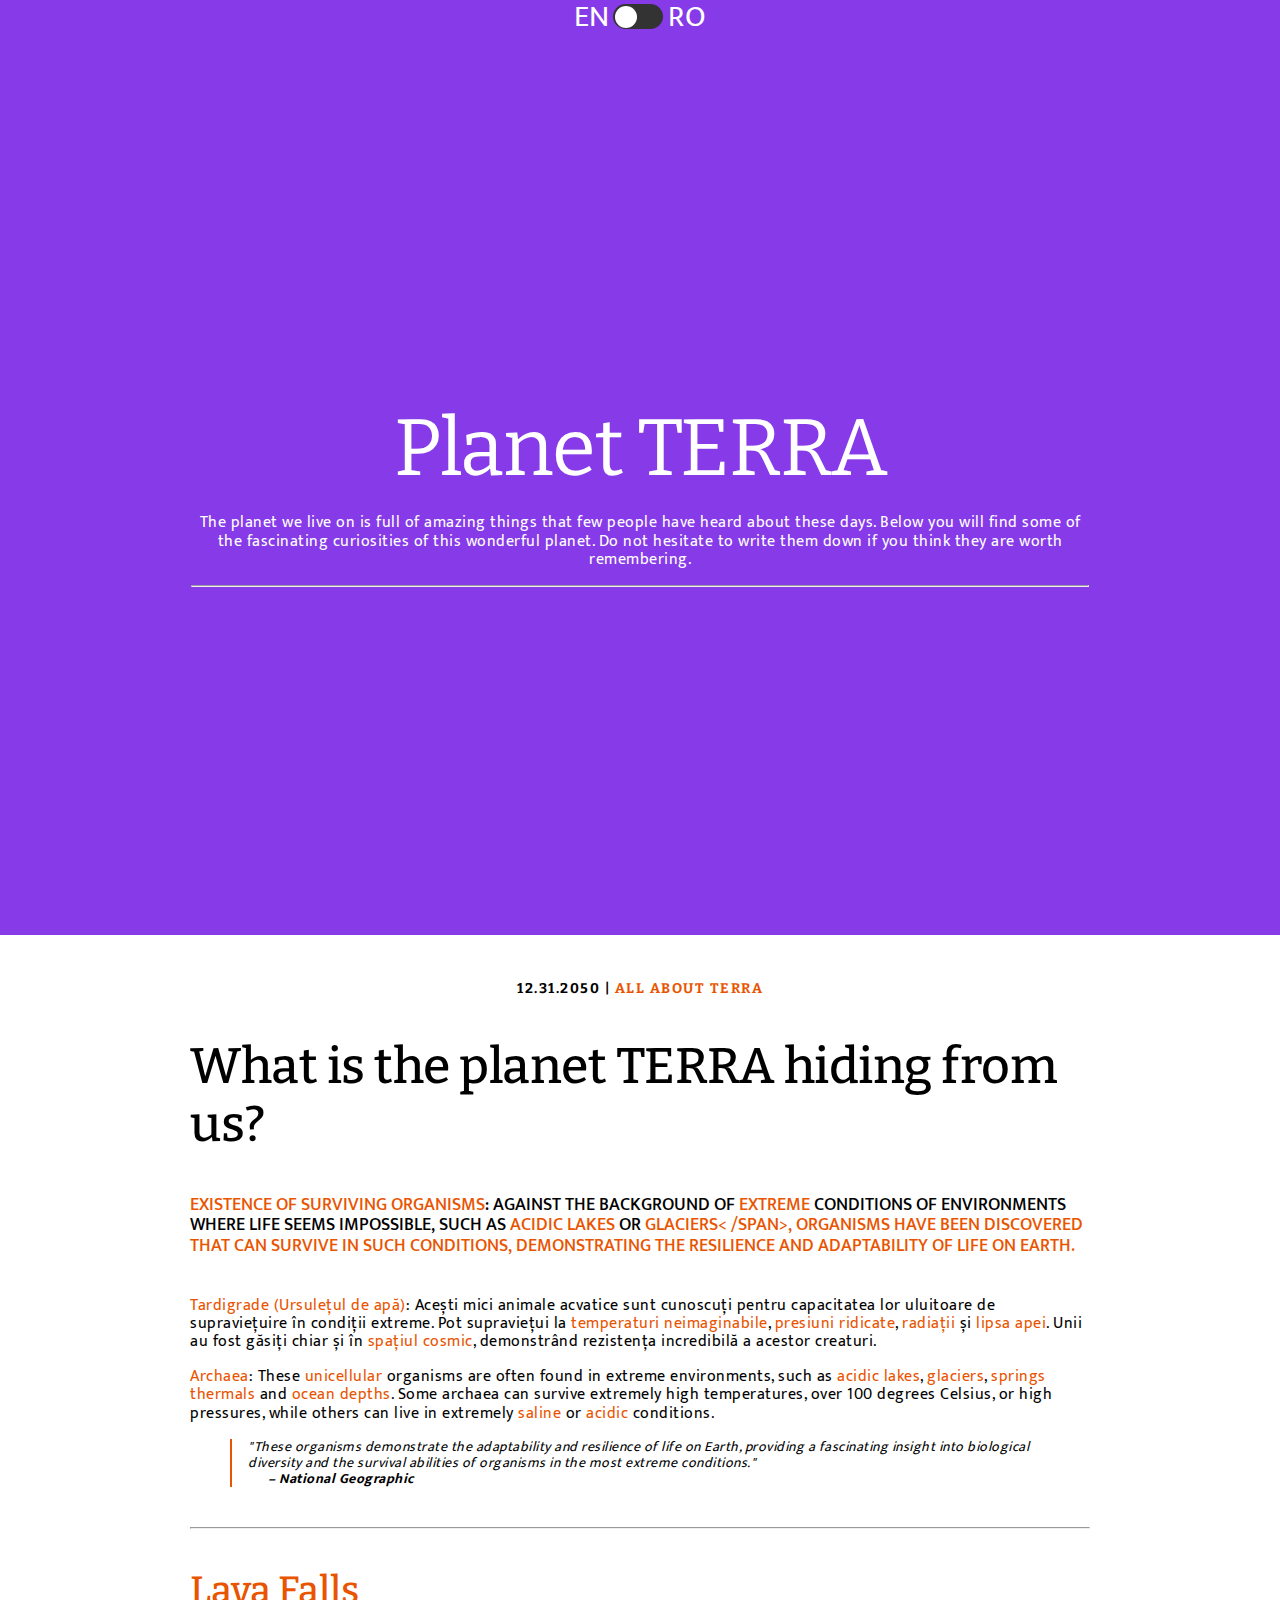
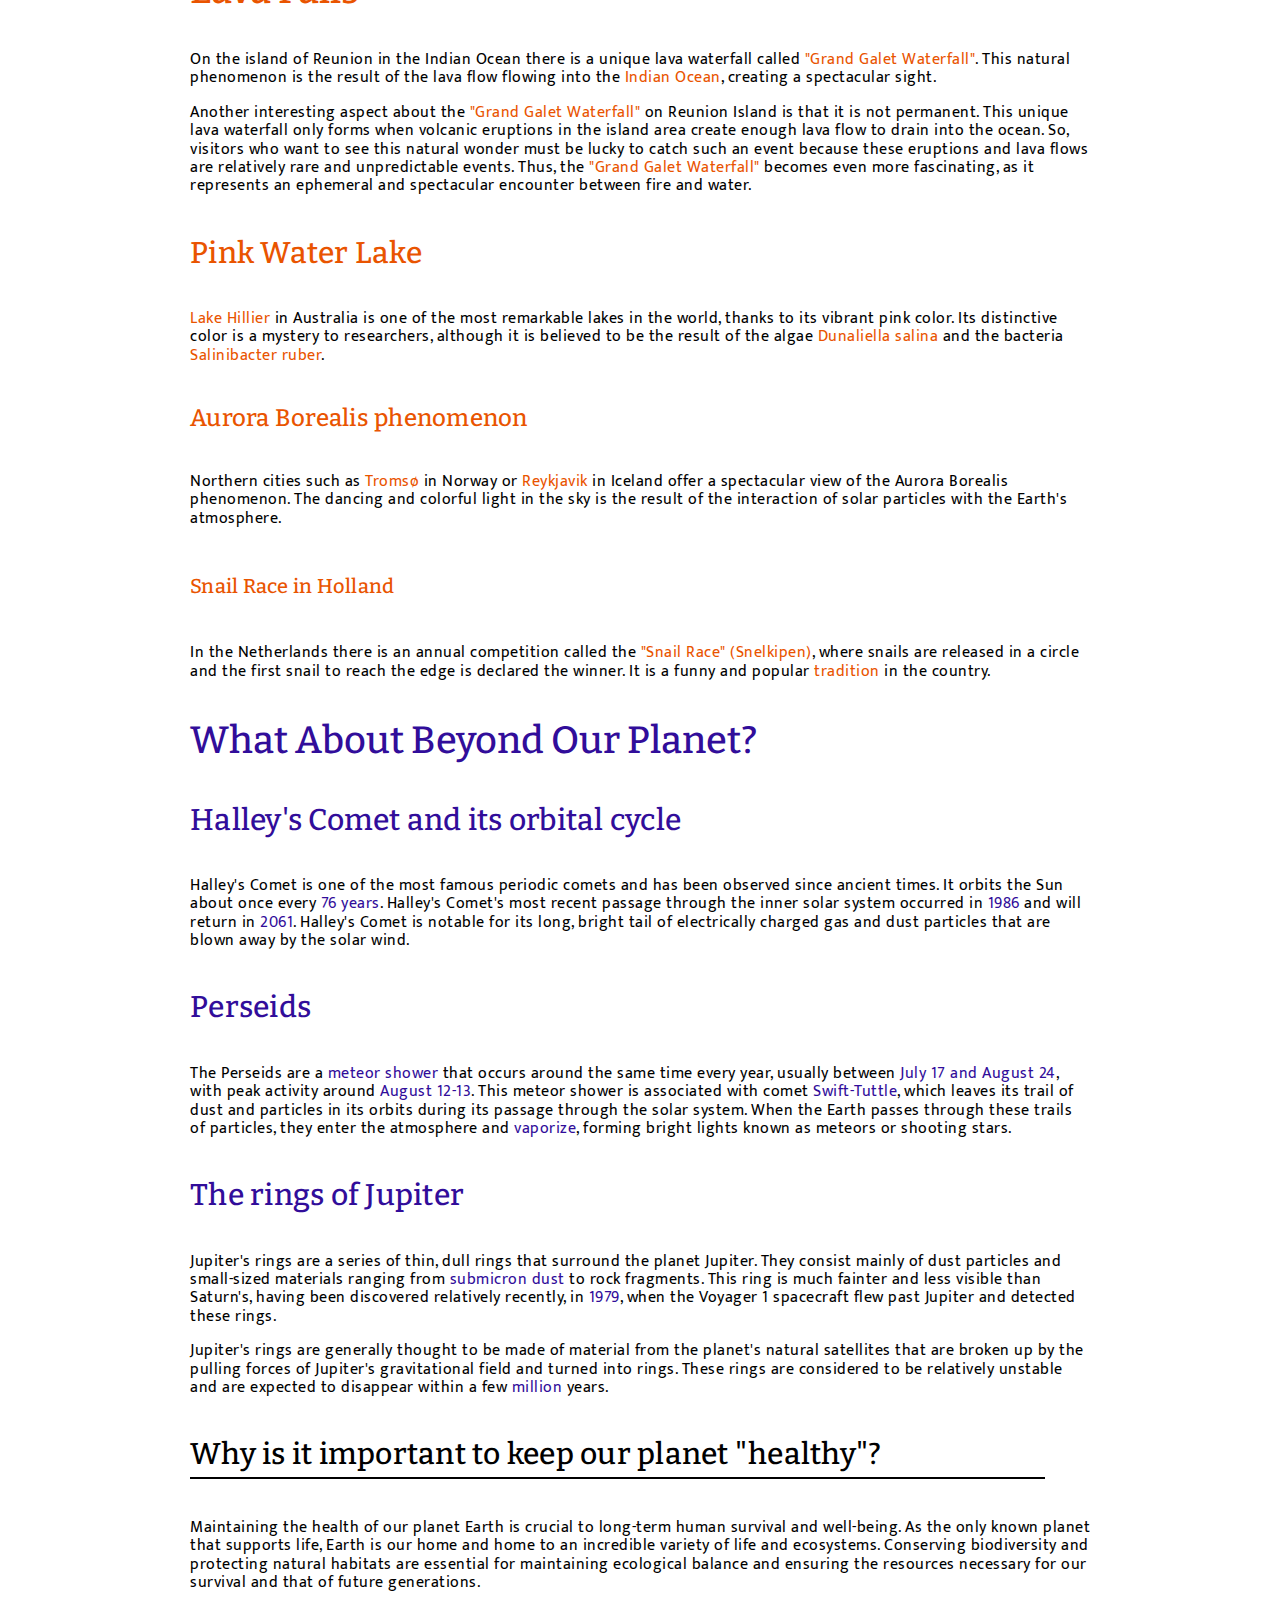
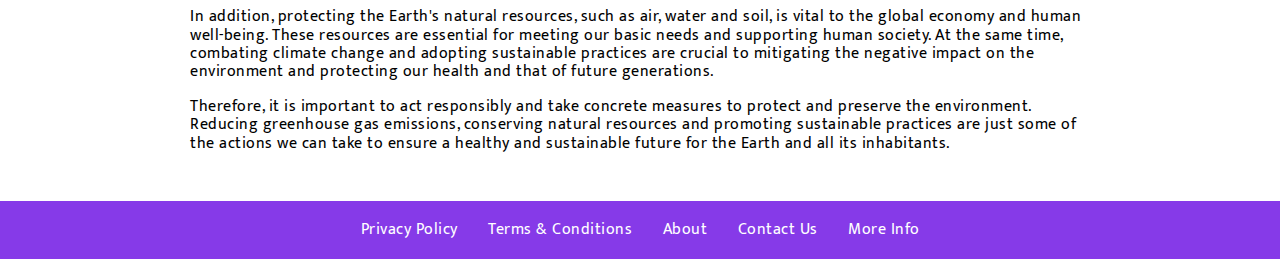
==== commit dd23b693: "finally fixed the fucking toggle for good" ====
--- a/index.html
+++ b/index.html
@@ -17,7 +17,8 @@
 <body>
     <div class="general">
             <span class="english">EN</span>
-            <input type="checkbox" class="check">
+            <input type="checkbox" id="check">
+            <label for="check" class="button"></label>
             <span class="romanian">RO</span>
         <div class="container content contentRomanian">
             <div class="hero">
--- a/css/index.css
+++ b/css/index.css
@@ -10,6 +10,7 @@
     max-width: 900px;
     margin: 0 auto;
     padding: 32px;
+    text-align: start;
 }
 
 .topic h3 {
@@ -173,58 +174,57 @@
 
 .general {
     background-color: #863ae8;
+    text-align: center;
 }
 
 .english {
     color: white;
     font-size: 30px;
-    margin-left: 10px;
-    margin-right: 3px;
+    display: inline-block;
+    margin-right: -1px;
 }
 
 .romanian {
     color: white;
     font-size: 30px;
-    margin-left: 15px;
-}
-
-.check {
-    position: relative;
-    width: 35px;
+    margin-left: 55px;
+}
+
+input{
+    display: none;
+}
+
+.button {
+    background-color: #333;
+    width: 50px;
+    height: 25px;
+    border-radius: 200px;
+    position: absolute;
     cursor: pointer;
-    height: 21.5px;
-    background-color: #863ae8;
-}
-
-.check::before {
+    display: inline-block;
+    margin-top: 4px;
+}
+
+.button::before {
     position: absolute;
     content: '';
-    width: 45px;
-    height: 25px;
-    background: #333;
-    border-radius: 25px;
-}
-
-.check:checked::before {
+    width: 22px;
+    height: 22px;
+    background: #fff;
+    border-radius: 15px;
+    right: 25px;
+    transition: 0.25s;
+    box-sizing: border-box;
+    margin-top: 1.5px;
+    margin-right: 1px;
+}
+
+input:checked + .button{
     background: #e0dd1b;
 }
 
-.check::after {
-    content: '';
-    position: absolute;
-    left: 0px;
-    width: 25px;
-    height: 25px;
-    background: #fff;
-    border-radius: 25px;
-    transition: 0.25s;
-    border: 2px solid #333;
-    box-sizing: border-box;
-}
-
-.check:checked::after {
-    left: 20px;
-    border: 2px solid #e0dd1b;
+input:checked + .button::before{
+    right: 0.75px;
 }
 
 .container.content.contentRomanian {
@@ -237,10 +237,10 @@
     background-color: white;
 }
 
-.check:checked ~ .container.content.contentRomanian {
+input:checked ~ .container.content.contentRomanian {
     display: block;
 }
 
-.check:checked ~ .container.content.contentEnglish {
+input:checked ~ .container.content.contentEnglish {
     display: none;
 }